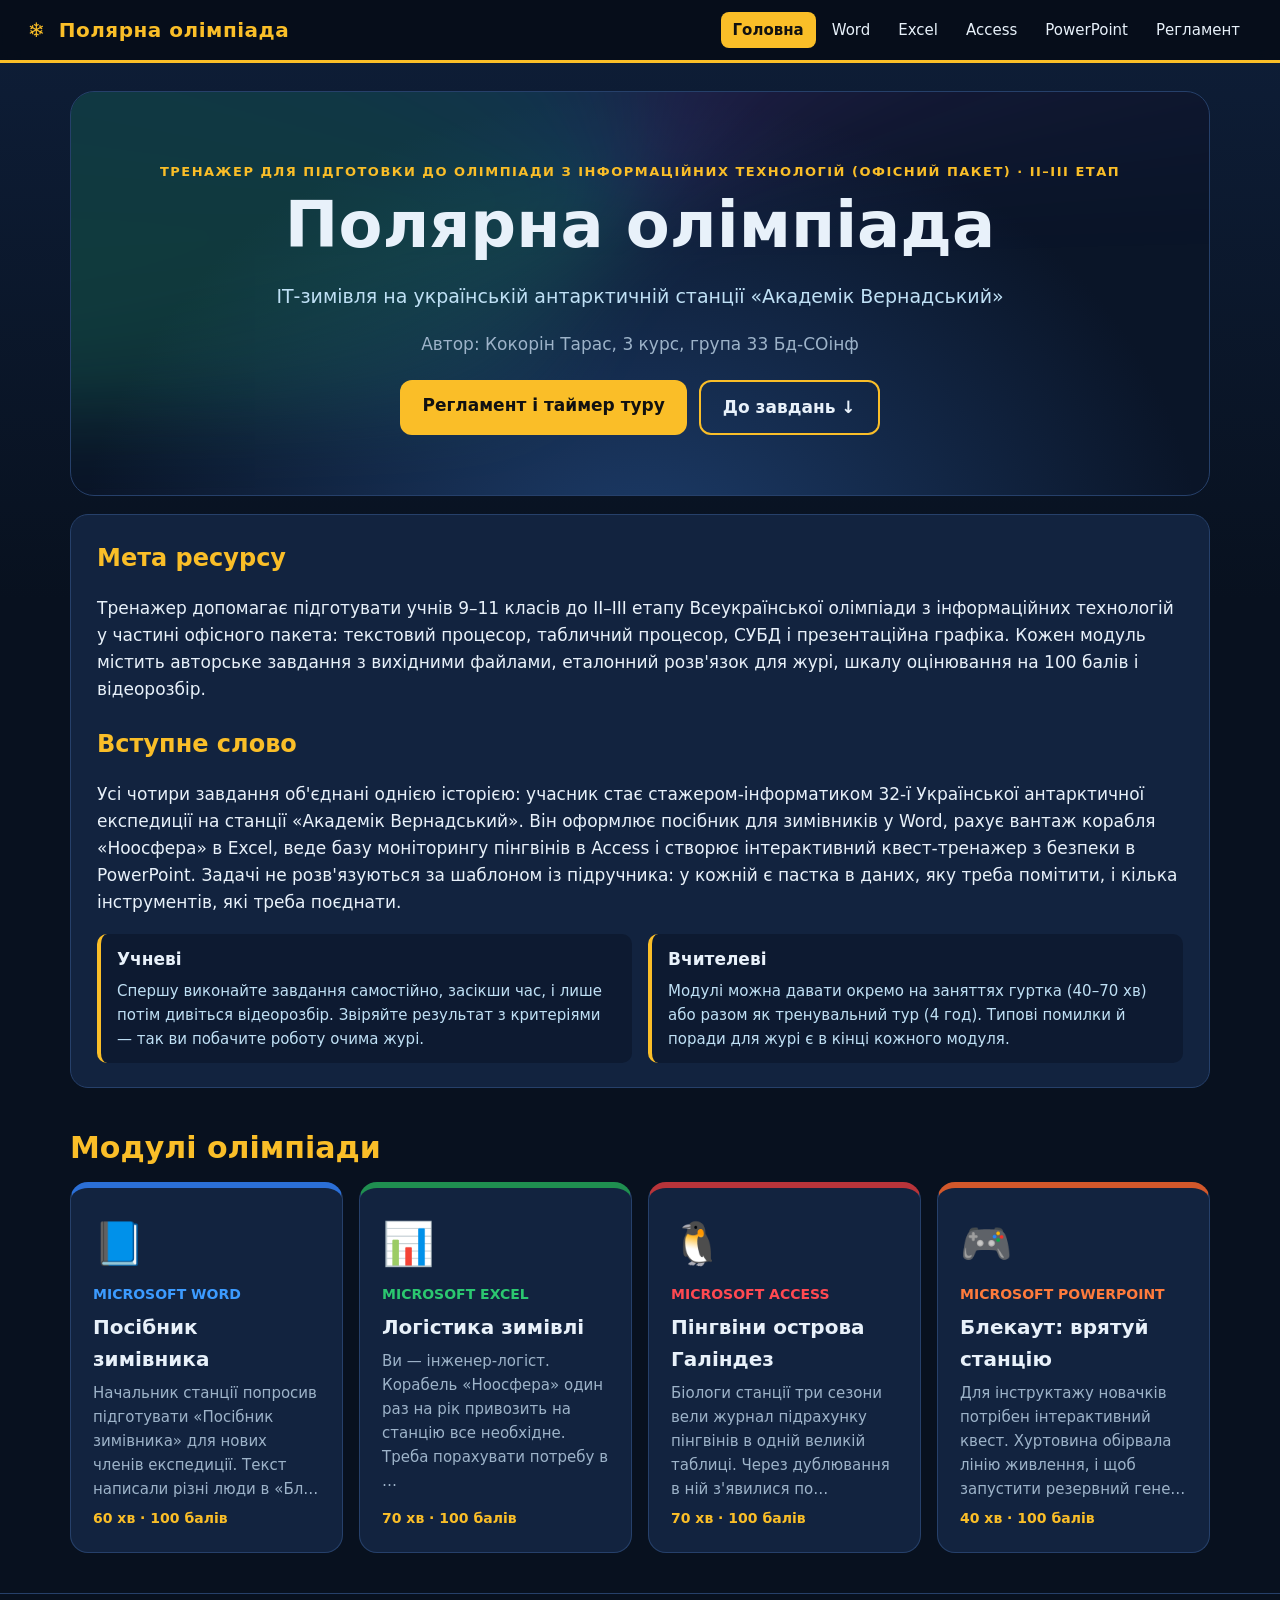
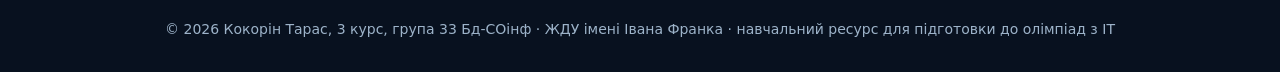
==== index.html @ b7517194 "Полярна олімпіада: сайт-тренажер (ЛР 7) Co-Authored-By: Claude Opus 5.5 <noreply@anthropic.com>" ====
<!doctype html>
<html lang="uk">
<head>
<meta charset="utf-8">
<meta name="viewport" content="width=device-width, initial-scale=1">
<title>Головна — Полярна олімпіада</title>
<meta name="description" content="Тренажер для підготовки до олімпіади з інформаційних технологій (офісний пакет) · II–III етап">
<link rel="stylesheet" href="css/style.css">
</head>
<body>
<header class="top"><a class="brand" href="index.html"><span>❄</span> Полярна олімпіада</a><nav><a href="index.html" class=on>Головна</a><a href="word.html">Word</a><a href="excel.html">Excel</a><a href="access.html">Access</a><a href="powerpoint.html">PowerPoint</a><a href="reglament.html">Регламент</a></nav></header>
<main>

<section class="hero">
  <div class="aurora"></div>
  <p class="kicker">Тренажер для підготовки до олімпіади з інформаційних технологій (офісний пакет) · II–III етап</p>
  <h1>Полярна олімпіада</h1>
  <p class="lead">ІТ-зимівля на українській антарктичній станції «Академік Вернадський»</p>
  <p class="author">Автор: Кокорін Тарас, 3 курс, група 33 Бд-СОінф</p>
  <div class="cta"><a class="btn" href="reglament.html">Регламент і таймер туру</a><a class="btn ghost" href="#modules">До завдань ↓</a></div>
</section>
<section class="card intro">
  <h2>Мета ресурсу</h2>
  <p>Тренажер допомагає підготувати учнів 9–11 класів до II–III етапу Всеукраїнської олімпіади з інформаційних технологій у частині офісного пакета: текстовий процесор, табличний процесор, СУБД і презентаційна графіка. Кожен модуль містить авторське завдання з вихідними файлами, еталонний розв'язок для журі, шкалу оцінювання на 100 балів і відеорозбір.</p>
  <h2>Вступне слово</h2>
  <p>Усі чотири завдання об&#x27;єднані однією історією: учасник стає стажером-інформатиком 32-ї Української антарктичної експедиції на станції «Академік Вернадський». Він оформлює посібник для зимівників у Word, рахує вантаж корабля «Ноосфера» в Excel, веде базу моніторингу пінгвінів в Access і створює інтерактивний квест-тренажер з безпеки в PowerPoint. Задачі не розв&#x27;язуються за шаблоном із підручника: у кожній є пастка в даних, яку треба помітити, і кілька інструментів, які треба поєднати.</p>
  <div class="tips">
    <div><b>Учневі</b><p>Спершу виконайте завдання самостійно, засікши час, і лише потім дивіться відеорозбір. Звіряйте результат з критеріями — так ви побачите роботу очима журі.</p></div>
    <div><b>Вчителеві</b><p>Модулі можна давати окремо на заняттях гуртка (40–70 хв) або разом як тренувальний тур (4 год). Типові помилки й поради для журі є в кінці кожного модуля.</p></div>
  </div>
</section>
<h2 id="modules" class="section-title">Модулі олімпіади</h2>
<div class="modules"><a class="mcard word" href="word.html"><span class="icon">📘</span>
<span class="app">Microsoft Word</span><b>Посібник зимівника</b><span class="muted">Начальник станції попросив підготувати «Посібник зимівника» для нових членів експедиції. Текст написали різні люди в «Бл…</span><span class="meta">60 хв · 100 балів</span></a><a class="mcard excel" href="excel.html"><span class="icon">📊</span>
<span class="app">Microsoft Excel</span><b>Логістика зимівлі</b><span class="muted">Ви — інженер-логіст. Корабель «Ноосфера» один раз на рік привозить на станцію все необхідне. Треба порахувати потребу в …</span><span class="meta">70 хв · 100 балів</span></a><a class="mcard access" href="access.html"><span class="icon">🐧</span>
<span class="app">Microsoft Access</span><b>Пінгвіни острова Галіндез</b><span class="muted">Біологи станції три сезони вели журнал підрахунку пінгвінів в одній великій таблиці. Через дублювання в ній з&#x27;явилися по…</span><span class="meta">70 хв · 100 балів</span></a><a class="mcard powerpoint" href="powerpoint.html"><span class="icon">🎮</span>
<span class="app">Microsoft PowerPoint</span><b>Блекаут: врятуй станцію</b><span class="muted">Для інструктажу новачків потрібен інтерактивний квест. Хуртовина обірвала лінію живлення, і щоб запустити резервний гене…</span><span class="meta">40 хв · 100 балів</span></a></div>

</main>
<footer>© 2026 Кокорін Тарас, 3 курс, група 33 Бд-СОінф · ЖДУ імені Івана Франка · навчальний ресурс для підготовки до олімпіад з ІТ</footer>
<script src="js/app.js"></script>
</body>
</html>
---- css/style.css ----
:root {
  --bg: #08111f; --bg2: #0e1e38; --card: #12233f; --line: #26406a;
  --text: #e8f1fa; --muted: #9db3c9; --amber: #fabe28; --ice: #bfe0f5;
  --word: #2b6fd6; --excel: #1f8f50; --access: #b8343a; --powerpoint: #d2582b;
}
* { box-sizing: border-box; }
html { scroll-behavior: smooth; }
body { margin: 0; background: linear-gradient(180deg, var(--bg2), var(--bg) 600px); color: var(--text);
  font: 17px/1.6 "Segoe UI", system-ui, -apple-system, Roboto, sans-serif; min-height: 100vh; }
a { color: var(--ice); }
.top { position: sticky; top: 0; z-index: 5; display: flex; align-items: center; justify-content: space-between; gap: 16px;
  padding: 12px 28px; background: rgba(6, 12, 24, .92); backdrop-filter: blur(8px); border-bottom: 3px solid var(--amber); flex-wrap: wrap; }
.brand { color: var(--amber); font-weight: 700; font-size: 20px; text-decoration: none; letter-spacing: .5px; }
.brand span { margin-right: 6px; }
nav { display: flex; gap: 4px; flex-wrap: wrap; }
nav a { color: var(--text); text-decoration: none; padding: 6px 12px; border-radius: 8px; font-size: 15px; }
nav a:hover { background: #1b2f52; }
nav a.on { background: var(--amber); color: #111; font-weight: 600; }
main { max-width: 1180px; margin: 0 auto; padding: 28px 20px 40px; }
footer { text-align: center; color: var(--muted); font-size: 14px; padding: 24px 16px 32px; border-top: 1px solid var(--line); }
h1 { font-size: 46px; line-height: 1.15; margin: 6px 0 12px; }
h2 { font-size: 24px; margin: 22px 0 10px; color: var(--amber); }
.card h2:first-child { margin-top: 0; }
.kicker { color: var(--amber); text-transform: uppercase; letter-spacing: 1.5px; font-size: 13px; font-weight: 600; margin: 0; }
.lead { font-size: 19px; color: var(--ice); }
.muted { color: var(--muted); font-size: 15px; }
.card { background: var(--card); border: 1px solid var(--line); border-radius: 18px; padding: 24px 26px; margin: 18px 0; }
.grid2 { display: grid; grid-template-columns: 1.15fr 1fr; gap: 18px; }
.grid2 > .card { margin: 0; }
.grid2 + .card, .card + .grid2, .grid2 + .grid2 { margin-top: 18px; }

/* головна */
.hero { position: relative; overflow: hidden; text-align: center; padding: 70px 20px 60px; border-radius: 24px;
  background: radial-gradient(ellipse at 50% 120%, #1d3d6b, #0a1528 70%); border: 1px solid var(--line); }
.hero h1 { font-size: 64px; }
.hero .author { color: var(--muted); }
.aurora { position: absolute; inset: -40% -10% auto; height: 120%; pointer-events: none; opacity: .55; filter: blur(40px);
  background: conic-gradient(from 200deg at 50% 60%, transparent, #2ee59d55, #34b4ff55, #a35cff44, transparent 70%);
  animation: aurora 14s ease-in-out infinite alternate; }
@keyframes aurora { from { transform: translateX(-6%) rotate(-4deg); } to { transform: translateX(6%) rotate(4deg); } }
.hero > *:not(.aurora) { position: relative; }
.cta { display: flex; gap: 12px; justify-content: center; flex-wrap: wrap; margin-top: 22px; }
.btn { background: var(--amber); color: #111; font-weight: 700; padding: 12px 22px; border-radius: 12px; text-decoration: none; }
.btn.ghost { background: transparent; color: var(--text); border: 2px solid var(--amber); }
.tips { display: grid; grid-template-columns: 1fr 1fr; gap: 16px; }
.tips > div { background: #0d1a31; border-left: 4px solid var(--amber); border-radius: 10px; padding: 12px 16px; }
.tips p { margin: 6px 0 0; color: var(--ice); font-size: 15px; }
.section-title { font-size: 30px; margin-top: 36px; }
.modules { display: grid; grid-template-columns: repeat(4, 1fr); gap: 16px; }
.mcard { display: flex; flex-direction: column; gap: 6px; padding: 22px; border-radius: 18px; text-decoration: none; color: var(--text);
  background: var(--card); border: 1px solid var(--line); border-top: 6px solid var(--c); transition: transform .15s, box-shadow .15s; }
.mcard:hover { transform: translateY(-4px); box-shadow: 0 12px 30px #0008; }
.mcard .icon { font-size: 42px; }
.mcard .app { color: var(--c); font-weight: 700; font-size: 14px; text-transform: uppercase; filter: brightness(1.4); }
.mcard b { font-size: 20px; }
.mcard .meta { margin-top: auto; color: var(--amber); font-size: 14px; font-weight: 600; }
.word { --c: var(--word); } .excel { --c: var(--excel); } .access { --c: var(--access); } .powerpoint { --c: var(--powerpoint); }

/* сторінка модуля */
.mod-hero { display: flex; gap: 24px; align-items: center; padding: 28px; border-radius: 22px; background: var(--card);
  border: 1px solid var(--line); border-left: 8px solid var(--c, var(--amber)); }
.mod-hero .icon { font-size: 76px; }
.mod-hero h1 { margin: 4px 0 8px; }
video { width: 100%; border-radius: 12px; background: #000; aspect-ratio: 16 / 9; }
.label { margin: 14px 0 6px; font-weight: 700; color: var(--muted); text-transform: uppercase; font-size: 13px; letter-spacing: 1px; }
.dl { display: grid; grid-template-columns: 30px 1fr auto; align-items: center; gap: 10px; padding: 11px 14px; margin: 8px 0;
  border-radius: 10px; text-decoration: none; color: var(--text); background: #0d1a31; border: 1px solid var(--line); }
.dl:hover { border-color: var(--amber); }
.dl.jury { background: #1d1730; }
.dl small { color: var(--muted); }
.steps li { margin: 8px 0; }
.rubric { width: 100%; border-collapse: collapse; font-size: 15px; }
.rubric th { background: #0b1830; color: var(--amber); text-align: left; padding: 9px; }
.rubric td { padding: 8px 9px; border-bottom: 1px solid var(--line); }
.rubric td:last-child, .rubric th:last-child { text-align: right; font-weight: 700; }
.rubric tfoot td { font-weight: 700; color: var(--amber); border: 0; }
.check label { display: flex; gap: 10px; align-items: flex-start; padding: 6px 0; cursor: pointer; font-size: 15px; }
.check input { margin-top: 5px; accent-color: var(--amber); width: 18px; height: 18px; }
.bar { height: 10px; background: #0b1830; border-radius: 6px; margin: 12px 0 16px; overflow: hidden; }
.bar i { display: block; height: 100%; width: 0; background: linear-gradient(90deg, var(--amber), #2ee59d); transition: width .3s; }
details { background: #0d1a31; border-radius: 10px; padding: 10px 14px; margin: 10px 0; }
summary { cursor: pointer; font-weight: 600; color: var(--ice); }

/* регламент */
.rule { border-left: 4px solid var(--amber); padding: 4px 0 4px 14px; margin: 0 0 14px; }
.rule p { margin: 4px 0 0; color: var(--ice); font-size: 15px; }
.timer { background: #0b1830; border-radius: 16px; padding: 20px; text-align: center; }
#clock { font: 700 64px/1 Consolas, monospace; color: var(--amber); margin: 6px 0 16px; letter-spacing: 2px; }
#clock.done { color: #ff6b6b; animation: blink 1s infinite; }
@keyframes blink { 50% { opacity: .3; } }
.tbtns { display: flex; gap: 8px; justify-content: center; flex-wrap: wrap; margin: 8px 0; }
.tbtns button { background: #1b2f52; color: var(--text); border: 1px solid var(--line); border-radius: 10px; padding: 8px 14px; font: inherit; font-size: 15px; cursor: pointer; }
.tbtns button.sel, .tbtns button.go { background: var(--amber); color: #111; font-weight: 700; }

@media (max-width: 900px) {
  .grid2, .tips { grid-template-columns: 1fr; }
  .modules { grid-template-columns: 1fr 1fr; }
  h1, .hero h1 { font-size: 38px; }
  .mod-hero { flex-direction: column; align-items: flex-start; }
}
@media (max-width: 560px) {
  .modules { grid-template-columns: 1fr; }
  .top { padding: 10px 16px; }
  main { padding: 18px 16px; }
  #clock { font-size: 46px; }
}
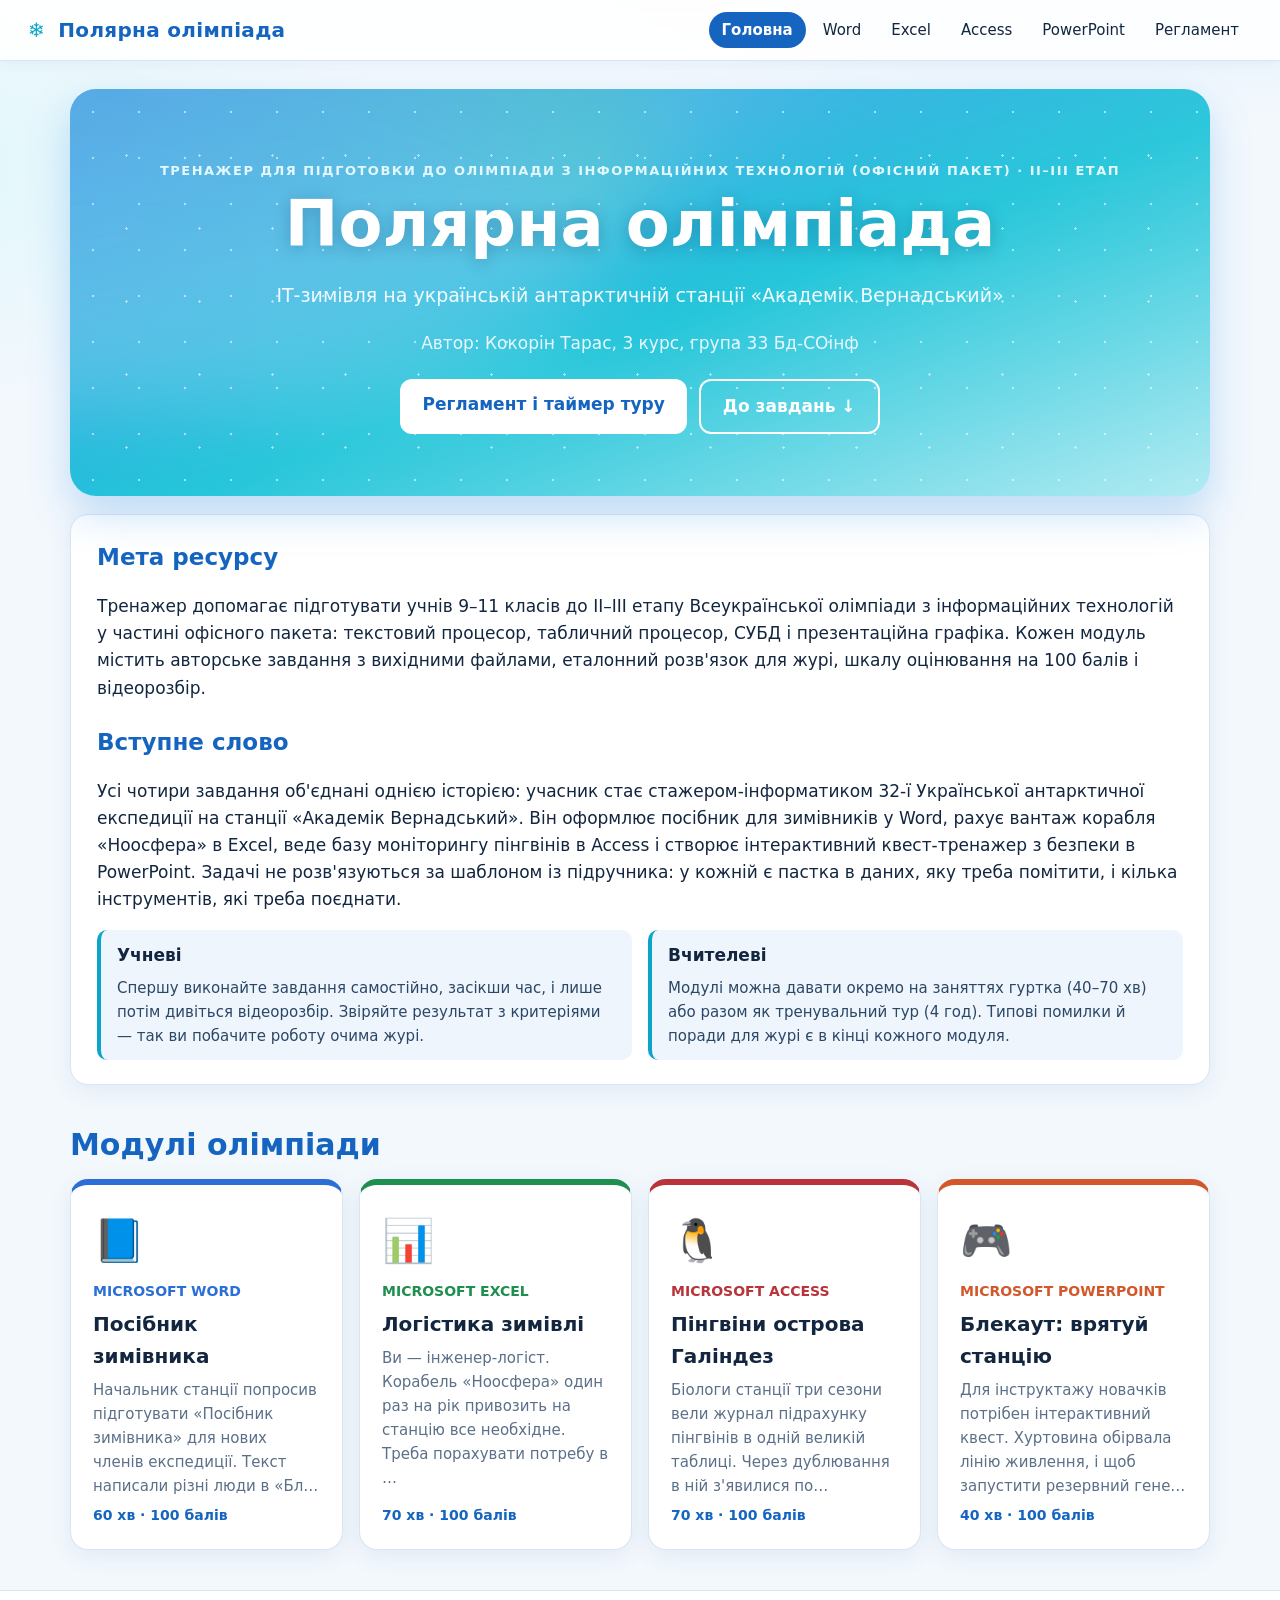
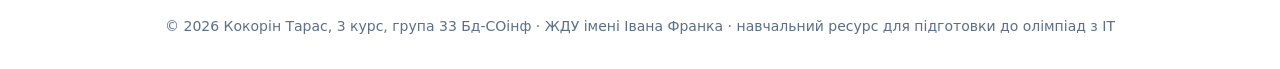
==== commit 57acba87: "Світлий дизайн сайту; захист структури книги в еталоні Excel Co-Authored-By: Claude Opus 5.5 <norepl" ====
--- a/index.html
+++ b/index.html
@@ -5,7 +5,7 @@
 <meta name="viewport" content="width=device-width, initial-scale=1">
 <title>Головна — Полярна олімпіада</title>
 <meta name="description" content="Тренажер для підготовки до олімпіади з інформаційних технологій (офісний пакет) · II–III етап">
-<link rel="stylesheet" href="css/style.css">
+<link rel="stylesheet" href="css/style.css?v=5">
 </head>
 <body>
 <header class="top"><a class="brand" href="index.html"><span>❄</span> Полярна олімпіада</a><nav><a href="index.html" class=on>Головна</a><a href="word.html">Word</a><a href="excel.html">Excel</a><a href="access.html">Access</a><a href="powerpoint.html">PowerPoint</a><a href="reglament.html">Регламент</a></nav></header>
@@ -38,6 +38,6 @@
 
 </main>
 <footer>© 2026 Кокорін Тарас, 3 курс, група 33 Бд-СОінф · ЖДУ імені Івана Франка · навчальний ресурс для підготовки до олімпіад з ІТ</footer>
-<script src="js/app.js"></script>
+<script src="js/app.js?v=5"></script>
 </body>
 </html>
--- a/css/style.css
+++ b/css/style.css
@@ -1,96 +1,128 @@
 :root {
-  --bg: #08111f; --bg2: #0e1e38; --card: #12233f; --line: #26406a;
-  --text: #e8f1fa; --muted: #9db3c9; --amber: #fabe28; --ice: #bfe0f5;
+  --bg: #f3f8fd; --card: #ffffff; --line: #d8e6f3; --soft: #eef5fc;
+  --text: #13263f; --muted: #5b7088; --accent: #1565c0; --accent2: #0aa5c8; --warm: #f59e0b;
   --word: #2b6fd6; --excel: #1f8f50; --access: #b8343a; --powerpoint: #d2582b;
+  --shadow: 0 6px 24px rgba(21, 70, 130, .08);
 }
 * { box-sizing: border-box; }
 html { scroll-behavior: smooth; }
-body { margin: 0; background: linear-gradient(180deg, var(--bg2), var(--bg) 600px); color: var(--text);
-  font: 17px/1.6 "Segoe UI", system-ui, -apple-system, Roboto, sans-serif; min-height: 100vh; }
-a { color: var(--ice); }
+body { margin: 0; color: var(--text); min-height: 100vh;
+  background: radial-gradient(1200px 500px at 85% -10%, #d7ecff 0%, transparent 60%),
+              radial-gradient(900px 400px at -10% 10%, #dff7fb 0%, transparent 60%), var(--bg);
+  font: 17px/1.6 "Segoe UI", system-ui, -apple-system, Roboto, sans-serif; }
+a { color: var(--accent); }
 .top { position: sticky; top: 0; z-index: 5; display: flex; align-items: center; justify-content: space-between; gap: 16px;
-  padding: 12px 28px; background: rgba(6, 12, 24, .92); backdrop-filter: blur(8px); border-bottom: 3px solid var(--amber); flex-wrap: wrap; }
-.brand { color: var(--amber); font-weight: 700; font-size: 20px; text-decoration: none; letter-spacing: .5px; }
-.brand span { margin-right: 6px; }
+  padding: 12px 28px; background: rgba(255, 255, 255, .9); backdrop-filter: blur(10px);
+  border-bottom: 1px solid var(--line); box-shadow: 0 2px 14px rgba(21, 70, 130, .06); flex-wrap: wrap; }
+.brand { color: var(--accent); font-weight: 800; font-size: 20px; text-decoration: none; letter-spacing: .3px; }
+.brand span { margin-right: 6px; color: var(--accent2); }
 nav { display: flex; gap: 4px; flex-wrap: wrap; }
-nav a { color: var(--text); text-decoration: none; padding: 6px 12px; border-radius: 8px; font-size: 15px; }
-nav a:hover { background: #1b2f52; }
-nav a.on { background: var(--amber); color: #111; font-weight: 600; }
+nav a { color: var(--text); text-decoration: none; padding: 6px 13px; border-radius: 999px; font-size: 15px; }
+nav a:hover { background: var(--soft); }
+nav a.on { background: var(--accent); color: #fff; font-weight: 600; }
 main { max-width: 1180px; margin: 0 auto; padding: 28px 20px 40px; }
-footer { text-align: center; color: var(--muted); font-size: 14px; padding: 24px 16px 32px; border-top: 1px solid var(--line); }
-h1 { font-size: 46px; line-height: 1.15; margin: 6px 0 12px; }
-h2 { font-size: 24px; margin: 22px 0 10px; color: var(--amber); }
+footer { text-align: center; color: var(--muted); font-size: 14px; padding: 24px 16px 32px; border-top: 1px solid var(--line); background: #fff; }
+h1 { font-size: 46px; line-height: 1.15; margin: 6px 0 12px; color: #0d2a4d; }
+h2 { font-size: 23px; margin: 22px 0 10px; color: var(--accent); }
 .card h2:first-child { margin-top: 0; }
-.kicker { color: var(--amber); text-transform: uppercase; letter-spacing: 1.5px; font-size: 13px; font-weight: 600; margin: 0; }
-.lead { font-size: 19px; color: var(--ice); }
+.kicker { color: var(--accent2); text-transform: uppercase; letter-spacing: 1.5px; font-size: 13px; font-weight: 700; margin: 0; }
+.lead { font-size: 19px; color: #2c4766; }
 .muted { color: var(--muted); font-size: 15px; }
-.card { background: var(--card); border: 1px solid var(--line); border-radius: 18px; padding: 24px 26px; margin: 18px 0; }
+.card { background: var(--card); border: 1px solid var(--line); border-radius: 18px; padding: 24px 26px; margin: 18px 0; box-shadow: var(--shadow); }
 .grid2 { display: grid; grid-template-columns: 1.15fr 1fr; gap: 18px; }
 .grid2 > .card { margin: 0; }
 .grid2 + .card, .card + .grid2, .grid2 + .grid2 { margin-top: 18px; }
 
 /* головна */
-.hero { position: relative; overflow: hidden; text-align: center; padding: 70px 20px 60px; border-radius: 24px;
-  background: radial-gradient(ellipse at 50% 120%, #1d3d6b, #0a1528 70%); border: 1px solid var(--line); }
-.hero h1 { font-size: 64px; }
-.hero .author { color: var(--muted); }
-.aurora { position: absolute; inset: -40% -10% auto; height: 120%; pointer-events: none; opacity: .55; filter: blur(40px);
-  background: conic-gradient(from 200deg at 50% 60%, transparent, #2ee59d55, #34b4ff55, #a35cff44, transparent 70%);
+.hero { position: relative; overflow: hidden; text-align: center; padding: 72px 20px 62px; border-radius: 26px; color: #fff;
+  background: linear-gradient(160deg, #1e88e5 0%, #26c6da 55%, #b2ebf2 100%); box-shadow: 0 18px 40px rgba(30, 136, 229, .25); }
+.hero h1 { font-size: 64px; color: #fff; text-shadow: 0 3px 16px rgba(0, 40, 90, .25); }
+.hero .kicker { color: #e3f7ff; }
+.hero .lead { color: #f2fbff; }
+.hero .author { color: #e8f6ff; }
+.aurora { position: absolute; inset: -40% -10% auto; height: 120%; pointer-events: none; opacity: .5; filter: blur(40px);
+  background: conic-gradient(from 200deg at 50% 60%, transparent, #ffffff88, #b9fbc0aa, #ffffff66, transparent 70%);
   animation: aurora 14s ease-in-out infinite alternate; }
 @keyframes aurora { from { transform: translateX(-6%) rotate(-4deg); } to { transform: translateX(6%) rotate(4deg); } }
-.hero > *:not(.aurora) { position: relative; }
+.hero::after { content: ""; position: absolute; inset: 0; pointer-events: none; opacity: .55;
+  background-image: radial-gradient(#fff 1.2px, transparent 1.6px), radial-gradient(#fff 1px, transparent 1.4px);
+  background-size: 46px 46px, 73px 73px; background-position: 0 0, 20px 30px; animation: snow 30s linear infinite; }
+@keyframes snow { to { background-position: 0 460px, 20px 760px; } }
+.hero > *:not(.aurora) { position: relative; z-index: 1; }
 .cta { display: flex; gap: 12px; justify-content: center; flex-wrap: wrap; margin-top: 22px; }
-.btn { background: var(--amber); color: #111; font-weight: 700; padding: 12px 22px; border-radius: 12px; text-decoration: none; }
-.btn.ghost { background: transparent; color: var(--text); border: 2px solid var(--amber); }
+.btn { background: var(--accent); color: #fff; font-weight: 700; padding: 12px 22px; border-radius: 12px; text-decoration: none; display: inline-block; }
+.btn:hover { filter: brightness(1.08); }
+.btn.ghost { background: #fff; color: var(--accent); border: 2px solid var(--accent); }
+.hero .btn { background: #fff; color: var(--accent); }
+.hero .btn.ghost { background: transparent; color: #fff; border-color: #fff; }
 .tips { display: grid; grid-template-columns: 1fr 1fr; gap: 16px; }
-.tips > div { background: #0d1a31; border-left: 4px solid var(--amber); border-radius: 10px; padding: 12px 16px; }
-.tips p { margin: 6px 0 0; color: var(--ice); font-size: 15px; }
+.tips > div { background: var(--soft); border-left: 4px solid var(--accent2); border-radius: 10px; padding: 12px 16px; }
+.tips p { margin: 6px 0 0; color: #2c4766; font-size: 15px; }
 .section-title { font-size: 30px; margin-top: 36px; }
 .modules { display: grid; grid-template-columns: repeat(4, 1fr); gap: 16px; }
 .mcard { display: flex; flex-direction: column; gap: 6px; padding: 22px; border-radius: 18px; text-decoration: none; color: var(--text);
-  background: var(--card); border: 1px solid var(--line); border-top: 6px solid var(--c); transition: transform .15s, box-shadow .15s; }
-.mcard:hover { transform: translateY(-4px); box-shadow: 0 12px 30px #0008; }
+  background: var(--card); border: 1px solid var(--line); border-top: 6px solid var(--c); box-shadow: var(--shadow); transition: transform .15s, box-shadow .15s; }
+.mcard:hover { transform: translateY(-4px); box-shadow: 0 16px 34px rgba(21, 70, 130, .16); }
 .mcard .icon { font-size: 42px; }
-.mcard .app { color: var(--c); font-weight: 700; font-size: 14px; text-transform: uppercase; filter: brightness(1.4); }
+.mcard .app { color: var(--c); font-weight: 700; font-size: 14px; text-transform: uppercase; }
 .mcard b { font-size: 20px; }
-.mcard .meta { margin-top: auto; color: var(--amber); font-size: 14px; font-weight: 600; }
+.mcard .meta { margin-top: auto; color: var(--accent); font-size: 14px; font-weight: 700; }
 .word { --c: var(--word); } .excel { --c: var(--excel); } .access { --c: var(--access); } .powerpoint { --c: var(--powerpoint); }
 
 /* сторінка модуля */
-.mod-hero { display: flex; gap: 24px; align-items: center; padding: 28px; border-radius: 22px; background: var(--card);
-  border: 1px solid var(--line); border-left: 8px solid var(--c, var(--amber)); }
+.mod-hero { display: flex; gap: 24px; align-items: center; padding: 28px; border-radius: 22px; box-shadow: var(--shadow);
+  background: linear-gradient(120deg, #fff 55%, color-mix(in srgb, var(--c, var(--accent)) 12%, #fff));
+  border: 1px solid var(--line); border-left: 8px solid var(--c, var(--accent)); }
 .mod-hero .icon { font-size: 76px; }
 .mod-hero h1 { margin: 4px 0 8px; }
-video { width: 100%; border-radius: 12px; background: #000; aspect-ratio: 16 / 9; }
+video { width: 100%; border-radius: 12px; background: #0d2a4d; aspect-ratio: 16 / 9; }
 .label { margin: 14px 0 6px; font-weight: 700; color: var(--muted); text-transform: uppercase; font-size: 13px; letter-spacing: 1px; }
 .dl { display: grid; grid-template-columns: 30px 1fr auto; align-items: center; gap: 10px; padding: 11px 14px; margin: 8px 0;
-  border-radius: 10px; text-decoration: none; color: var(--text); background: #0d1a31; border: 1px solid var(--line); }
-.dl:hover { border-color: var(--amber); }
-.dl.jury { background: #1d1730; }
+  border-radius: 10px; text-decoration: none; color: var(--text); background: var(--soft); border: 1px solid var(--line); }
+.dl:hover { border-color: var(--accent); background: #e4f0fc; }
+.dl span { color: var(--accent); font-weight: 700; }
+.dl.jury { background: #fff7e8; border-color: #f6dfb2; }
+.dl.jury span { color: var(--warm); }
 .dl small { color: var(--muted); }
 .steps li { margin: 8px 0; }
 .rubric { width: 100%; border-collapse: collapse; font-size: 15px; }
-.rubric th { background: #0b1830; color: var(--amber); text-align: left; padding: 9px; }
+.rubric th { background: var(--accent); color: #fff; text-align: left; padding: 9px; }
+.rubric th:first-child { border-radius: 8px 0 0 0; } .rubric th:last-child { border-radius: 0 8px 0 0; }
 .rubric td { padding: 8px 9px; border-bottom: 1px solid var(--line); }
+.rubric tbody tr:nth-child(even) td { background: #f7fbff; }
 .rubric td:last-child, .rubric th:last-child { text-align: right; font-weight: 700; }
-.rubric tfoot td { font-weight: 700; color: var(--amber); border: 0; }
+.rubric tfoot td { font-weight: 800; color: var(--accent); border: 0; }
 .check label { display: flex; gap: 10px; align-items: flex-start; padding: 6px 0; cursor: pointer; font-size: 15px; }
-.check input { margin-top: 5px; accent-color: var(--amber); width: 18px; height: 18px; }
-.bar { height: 10px; background: #0b1830; border-radius: 6px; margin: 12px 0 16px; overflow: hidden; }
-.bar i { display: block; height: 100%; width: 0; background: linear-gradient(90deg, var(--amber), #2ee59d); transition: width .3s; }
-details { background: #0d1a31; border-radius: 10px; padding: 10px 14px; margin: 10px 0; }
-summary { cursor: pointer; font-weight: 600; color: var(--ice); }
+.check input { margin-top: 5px; accent-color: var(--accent); width: 18px; height: 18px; flex: none; }
+.check .pts { margin-left: auto; color: var(--accent); font-weight: 700; white-space: nowrap; padding-left: 8px; }
+.bar { height: 10px; background: var(--soft); border-radius: 6px; margin: 12px 0 16px; overflow: hidden; border: 1px solid var(--line); }
+.bar i { display: block; height: 100%; width: 0; background: linear-gradient(90deg, var(--accent), var(--accent2)); transition: width .3s; }
+details { background: var(--soft); border-radius: 10px; padding: 10px 14px; margin: 10px 0; }
+summary { cursor: pointer; font-weight: 600; color: var(--accent); }
 
 /* регламент */
-.rule { border-left: 4px solid var(--amber); padding: 4px 0 4px 14px; margin: 0 0 14px; }
-.rule p { margin: 4px 0 0; color: var(--ice); font-size: 15px; }
-.timer { background: #0b1830; border-radius: 16px; padding: 20px; text-align: center; }
-#clock { font: 700 64px/1 Consolas, monospace; color: var(--amber); margin: 6px 0 16px; letter-spacing: 2px; }
-#clock.done { color: #ff6b6b; animation: blink 1s infinite; }
+.rule { border-left: 4px solid var(--accent2); padding: 4px 0 4px 14px; margin: 0 0 14px; }
+.rule p { margin: 4px 0 0; color: #2c4766; font-size: 15px; }
+.timer { background: linear-gradient(160deg, #e8f4ff, #f2fdff); border: 1px solid var(--line); border-radius: 16px; padding: 20px; text-align: center; }
+#clock { font: 700 64px/1 Consolas, monospace; color: var(--accent); margin: 6px 0 16px; letter-spacing: 2px; }
+#clock.done { color: #d32f2f; animation: blink 1s infinite; }
 @keyframes blink { 50% { opacity: .3; } }
 .tbtns { display: flex; gap: 8px; justify-content: center; flex-wrap: wrap; margin: 8px 0; }
-.tbtns button { background: #1b2f52; color: var(--text); border: 1px solid var(--line); border-radius: 10px; padding: 8px 14px; font: inherit; font-size: 15px; cursor: pointer; }
-.tbtns button.sel, .tbtns button.go { background: var(--amber); color: #111; font-weight: 700; }
+.tbtns button { background: #fff; color: var(--text); border: 1px solid var(--line); border-radius: 10px; padding: 8px 14px; font: inherit; font-size: 15px; cursor: pointer; }
+.tbtns button:hover { border-color: var(--accent); }
+.tbtns button.sel, .tbtns button.go { background: var(--accent); border-color: var(--accent); color: #fff; font-weight: 700; }
+
+/* здача роботи */
+.submit { border-top: 6px solid var(--accent2); }
+.sub-form { display: grid; grid-template-columns: 1fr 1fr; gap: 12px 16px; margin-top: 10px; }
+.sub-form label { display: flex; flex-direction: column; gap: 4px; font-size: 14px; color: var(--muted); font-weight: 600; }
+.sub-form .wide { grid-column: 1 / -1; }
+.sub-form input, .sub-form textarea { background: #fff; color: var(--text); border: 1px solid #c4d7ea; border-radius: 10px; padding: 10px 12px; font: inherit; font-weight: 400; }
+.sub-form input:focus, .sub-form textarea:focus { outline: 2px solid var(--accent2); border-color: transparent; }
+.sub-btns { grid-column: 1 / -1; display: flex; gap: 10px; flex-wrap: wrap; }
+.sub-form .btn { border: 0; cursor: pointer; font: inherit; font-weight: 700; }
+.sub-form .btn.ghost { border: 2px solid var(--accent); }
+.sub-msg { margin-top: 10px; color: var(--excel); font-weight: 600; }
 
 @media (max-width: 900px) {
   .grid2, .tips { grid-template-columns: 1fr; }
@@ -99,7 +131,7 @@
   .mod-hero { flex-direction: column; align-items: flex-start; }
 }
 @media (max-width: 560px) {
-  .modules { grid-template-columns: 1fr; }
+  .modules, .sub-form { grid-template-columns: 1fr; }
   .top { padding: 10px 16px; }
   main { padding: 18px 16px; }
   #clock { font-size: 46px; }
